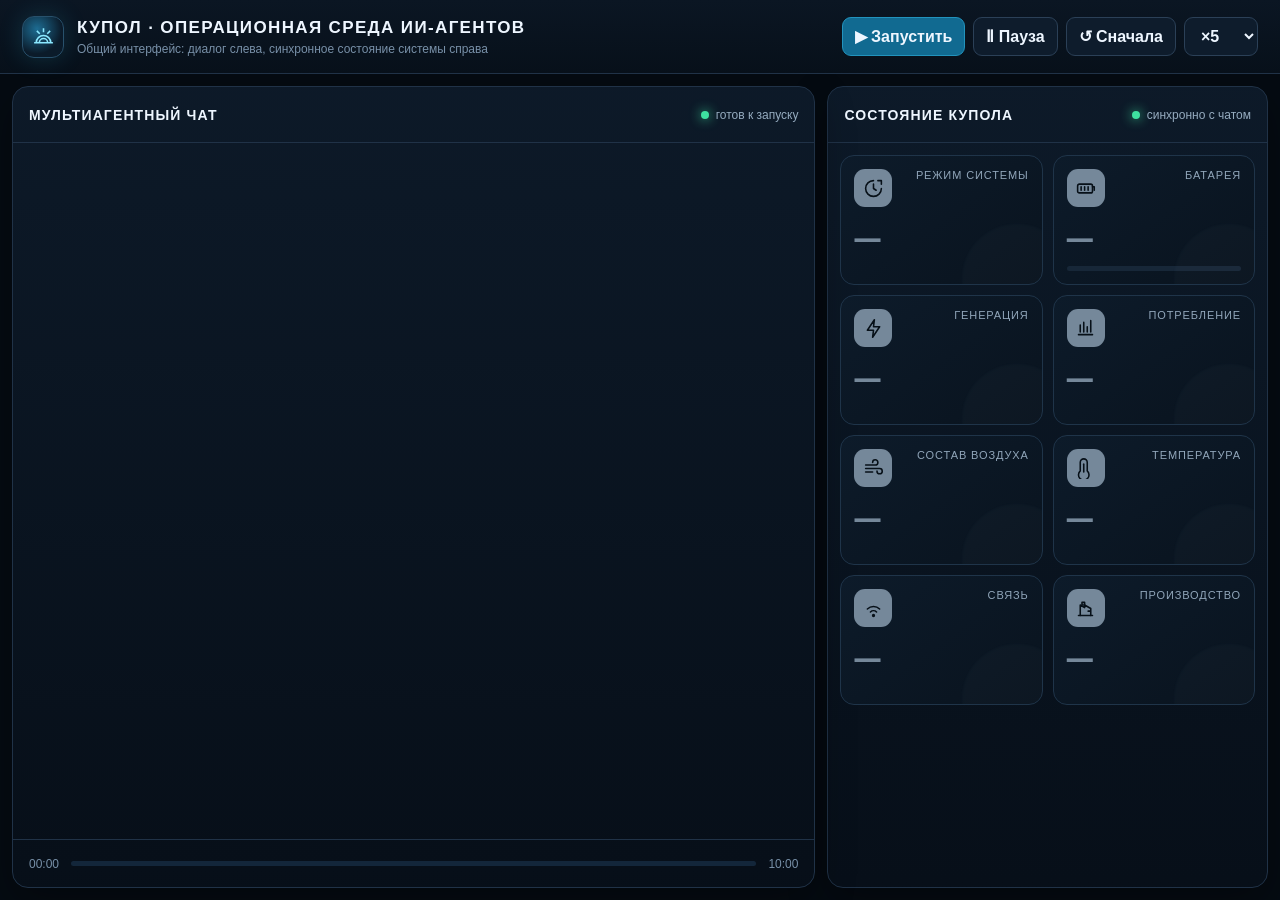
==== Server/AI_BUS/kupol_ai_chat_source/index.html @ 3baa2285 "Реализована песочница для ИИ агентов" ====
<!doctype html>
<html lang="ru">
<head>
<meta charset="utf-8"><meta name="viewport" content="width=device-width,initial-scale=1">
<title>Купол — общий интерфейс мультиагентного чата</title>
<link rel="stylesheet" href="styles.css">
</head>
<body>
<!--
====================================================================
ФАЙЛ: index.html
====================================================================

Этот файл содержит только структуру интерфейса.

Он подключает:
- styles.css — внешний вид;
- app.js — сценарий, таймер, чат и синхронное обновление параметров.

Основная структура:
1. header — верхняя панель;
2. main.stage — рабочая область;
3. section.chat-panel — чат ИИ-агентов;
4. aside.telemetry-panel — параметры купола.
====================================================================
-->

<div class="app">
<!-- Верхняя панель: название проекта и управление сценарием -->
<header class="header">
 <div class="logo">
   <div class="mark"><svg viewBox="0 0 24 24"><path d="M3 18h18M5 18a7 7 0 0 1 14 0M8 18a4 4 0 0 1 8 0M12 4v4M5.6 6.6l2.8 2.8M18.4 6.6l-2.8 2.8"/></svg></div>
   <div><h1>Купол · операционная среда ИИ-агентов</h1><p>Общий интерфейс: диалог слева, синхронное состояние системы справа</p></div>
 </div>
 <div class="controls">
   <button id="play" class="primary">▶ Запустить</button>
   <button id="pause">Ⅱ Пауза</button>
   <button id="reset">↺ Сначала</button>
   <select id="speed"><option value="1">×1</option><option value="2">×2</option><option value="5" selected>×5</option><option value="10">×10</option><option value="20">×20</option></select>
 </div>
</header>
<!--
Главная рабочая область.

На широком экране:
- слева находится чат;
- справа находятся карточки параметров.

На узком экране блоки располагаются друг под другом.
-->
<main class="stage">
 <!-- Левая панель: сообщения мультиагентной системы -->
<section class="chat-panel">
   <div class="panel-head"><h2>Мультиагентный чат</h2><div class="live"><i></i><span id="status">готов к запуску</span></div></div>
   <div class="chat" id="chat"></div>
   <button class="jump" id="jump">↓ К новым сообщениям</button>
   <div class="timeline"><span id="clock">00:00</span><div class="track"><div id="track"></div></div><span>10:00</span></div>
 </section>
 <!-- Правая панель: синхронные параметры купола -->
<aside class="telemetry-panel">
   <div class="panel-head"><h2>Состояние купола</h2><div class="live"><i></i><span>синхронно с чатом</span></div></div>
   <div class="cards" id="cards"></div>
 </aside>
</main>
</div>
<script src="app.js" defer></script>
</body></html>
---- Server/AI_BUS/kupol_ai_chat_source/styles.css ----
/*
====================================================================
ФАЙЛ: styles.css
====================================================================

Этот файл управляет только внешним видом интерфейса.

Разделы:
1. Цветовая схема.
2. Базовые стили.
3. Сетка приложения.
4. Верхняя панель.
5. Панель чата.
6. Типы сообщений.
7. Панель параметров.
8. Анимации.
9. Адаптивность.
====================================================================
*/

/*
--------------------------------------------------------------------
1. ЦВЕТОВАЯ СХЕМА
--------------------------------------------------------------------
Все основные цвета вынесены в CSS-переменные.
Меняя значения ниже, можно быстро изменить оформление всего сайта.
*/
:root{
 --bg:#050b12;--panel:#0a1420;--panel2:#0d1a29;--line:#203247;--text:#eef6ff;--muted:#7890a8;
 --cyan:#3bd4ff;--green:#3ee0a0;--amber:#ffc857;--red:#ff5d73;--violet:#a58bff;--shadow:0 14px 40px rgba(0,0,0,.32)
}
/*
--------------------------------------------------------------------
2. БАЗОВЫЙ СБРОС
--------------------------------------------------------------------
box-sizing: border-box включает границы и внутренние отступы
в итоговую ширину и высоту элемента.
*/
*{box-sizing:border-box}html,body{margin:0;height:100%;background:var(--bg);color:var(--text);font-family:Inter,Segoe UI,Arial,sans-serif}
body{overflow:hidden}button,select{font:inherit}
/*
--------------------------------------------------------------------
3. ГЛАВНАЯ СЕТКА ПРИЛОЖЕНИЯ
--------------------------------------------------------------------
Приложение занимает всю высоту окна.
Первая строка — шапка.
Вторая строка — рабочая область.
*/
.app{height:100vh;display:grid;grid-template-rows:74px minmax(0,1fr);overflow:hidden}
/*
--------------------------------------------------------------------
4. ВЕРХНЯЯ ПАНЕЛЬ
--------------------------------------------------------------------
Содержит логотип, название, кнопки и выбор скорости.
*/
.header{display:flex;justify-content:space-between;align-items:center;padding:0 22px;border-bottom:1px solid var(--line);background:linear-gradient(180deg,#0b1623,#07101a)}
.logo{display:flex;gap:13px;align-items:center}.mark{width:42px;height:42px;border-radius:12px;border:1px solid #28516c;display:grid;place-items:center;background:radial-gradient(circle at 35% 30%,#1d6c92,#0b1b2a 65%);box-shadow:0 0 24px rgba(59,212,255,.16)}
.mark svg{width:25px;fill:none;stroke:#8be8ff;stroke-width:1.5}.logo h1{font-size:17px;margin:0;letter-spacing:.08em;text-transform:uppercase}.logo p{margin:4px 0 0;color:var(--muted);font-size:12px}
.controls{display:flex;align-items:center;gap:8px}button,select{border:1px solid #2b4057;background:#0e1c2c;color:var(--text);padding:9px 12px;border-radius:9px;font-weight:750;cursor:pointer}button.primary{background:#116a91;border-color:#2293bd}
/*
--------------------------------------------------------------------
5. РАБОЧАЯ ОБЛАСТЬ
--------------------------------------------------------------------
Две колонки:
- широкая колонка для чата;
- более узкая колонка для параметров.
*/
.stage{min-height:0;display:grid;grid-template-columns:minmax(0,1.55fr) minmax(390px,.85fr);gap:12px;padding:12px;overflow:hidden}
.chat-panel,/*
--------------------------------------------------------------------
9. ПАНЕЛЬ ТЕЛЕМЕТРИИ
--------------------------------------------------------------------
Содержит заголовок и сетку карточек параметров.
*/
.telemetry-panel{min-height:0;border:1px solid var(--line);background:linear-gradient(180deg,rgba(13,26,41,.98),rgba(7,15,25,.98));border-radius:16px;box-shadow:var(--shadow);overflow:hidden}
.chat-panel{display:grid;grid-template-rows:56px minmax(0,1fr) 48px}
.panel-head{display:flex;justify-content:space-between;align-items:center;padding:0 16px;border-bottom:1px solid var(--line)}
.panel-head h2{font-size:14px;margin:0;text-transform:uppercase;letter-spacing:.08em}.live{display:flex;align-items:center;gap:7px;color:#96acc0;font-size:12px}.live i{width:8px;height:8px;border-radius:50%;background:var(--green);box-shadow:0 0 12px var(--green)}
/*
--------------------------------------------------------------------
6. ПРОКРУЧИВАЕМАЯ ОБЛАСТЬ ЧАТА
--------------------------------------------------------------------
overflow-y: auto включает ручной вертикальный скролл.
overscroll-behavior не позволяет прокрутке переходить на всю страницу.
*/
.chat{min-height:0;overflow-y:auto;padding:14px 16px 50px;scrollbar-width:thin;scrollbar-color:#355b78 #09131e;overscroll-behavior:contain}
.chat::-webkit-scrollbar{width:13px}.chat::-webkit-scrollbar-track{background:#09131e}.chat::-webkit-scrollbar-thumb{background:#355b78;border-radius:999px;border:3px solid #09131e}
/*
--------------------------------------------------------------------
7. ОДНО СООБЩЕНИЕ
--------------------------------------------------------------------
Сообщение состоит из:
- времени слева;
- текстового блока справа.
*/
.msg{display:grid;grid-template-columns:56px minmax(0,1fr);gap:10px;margin-bottom:11px;animation:rise .3s ease}@keyframes rise{from{opacity:0;transform:translateY(8px)}}
.msg-time{font:11px ui-monospace,Consolas,monospace;color:#617a92;padding-top:7px}
.bubble{padding:11px 13px;border-radius:12px;background:#0b1725;border:1px solid #1d3349}
.meta{display:flex;gap:8px;align-items:center;margin-bottom:6px;flex-wrap:wrap}.tag{font-size:9px;font-weight:900;letter-spacing:.1em;padding:4px 6px;border-radius:5px;background:#17304a;color:#9edfff;text-transform:uppercase}.agent{font-size:13px;font-weight:850}.text{font-size:14px;line-height:1.46;color:#dbe8f4}
/*
--------------------------------------------------------------------
8. ЦВЕТОВЫЕ ТИПЫ СООБЩЕНИЙ
--------------------------------------------------------------------
Тип задаётся атрибутом data-type из JavaScript.
*/
.msg[data-type="warning"] .bubble{border-color:#715b2a;background:#211c12}.msg[data-type="warning"] .tag{background:#7a5b1e;color:#fff0b8}
.msg[data-type="danger"] .bubble{border-color:#7f3040;background:#24131a}.msg[data-type="danger"] .tag{background:#8d2e42;color:white}
.msg[data-type="decision"] .bubble{border-color:#485f9d;background:#121a34}.msg[data-type="decision"] .tag{background:#405da7;color:white}
.msg[data-type="result"] .bubble{border-color:#247151;background:#0d241b}.msg[data-type="result"] .tag{background:#227a58;color:white}
.msg[data-type="system"] .bubble{border-style:dashed;color:#a7bbce}
.timeline{display:grid;grid-template-columns:auto 1fr auto;gap:12px;align-items:center;padding:0 16px;border-top:1px solid var(--line);color:var(--muted);font-size:12px}
.track{height:5px;border-radius:99px;background:#13263a;overflow:hidden}.track>div{height:100%;width:0;background:linear-gradient(90deg,var(--cyan),var(--violet));transition:width .18s linear}
.telemetry-panel{display:grid;grid-template-rows:56px minmax(0,1fr)}.cards{min-height:0;overflow:auto;padding:12px;display:grid;grid-template-columns:1fr 1fr;gap:10px;align-content:start;scrollbar-width:thin}
/*
--------------------------------------------------------------------
10. КАРТОЧКА ПАРАМЕТРА
--------------------------------------------------------------------
Каждая карточка отображает:
- иконку;
- название;
- значение;
- пояснение;
- цветовой статус.
*/
.param{position:relative;min-height:130px;border:1px solid #1f3449;background:linear-gradient(145deg,#0d1b2a,#09131e);border-radius:14px;padding:13px;overflow:hidden;transition:.28s ease}
.param::after{content:"";position:absolute;inset:auto -30px -50px auto;width:110px;height:110px;border-radius:50%;background:currentColor;opacity:.04;filter:blur(1px)}
/*
--------------------------------------------------------------------
11. АНИМАЦИЯ ОБНОВЛЕНИЯ
--------------------------------------------------------------------
Класс changed временно добавляется из JavaScript,
когда значение параметра изменилось.
*/
.param.changed{animation:pulse .55s ease}@keyframes pulse{0%{transform:scale(1)}45%{transform:scale(1.025);box-shadow:0 0 30px currentColor}100%{transform:scale(1)}}
.param.ok{color:var(--green)}.param.warn{color:var(--amber)}.param.danger{color:var(--red)}.param.muted{color:#75889a}
.param-top{display:flex;justify-content:space-between;align-items:flex-start;gap:10px}.icon{width:38px;height:38px;display:grid;place-items:center;border-radius:11px;background:currentColor}.icon svg{width:21px;height:21px;fill:none;stroke:#071018;stroke-width:1.8;stroke-linecap:round;stroke-linejoin:round}
.param-label{color:#91a6ba;font-size:11px;text-transform:uppercase;letter-spacing:.08em;text-align:right}.value{font-size:25px;font-weight:950;margin-top:18px;letter-spacing:-.02em}.sub{font-size:12px;color:#8499ad;margin-top:3px}
.meter{height:5px;border-radius:99px;background:#172738;margin-top:12px;overflow:hidden}.meter>div{height:100%;background:currentColor;width:65%;transition:width .4s ease}
.footer-note{position:absolute;left:18px;bottom:13px;color:#4e667d;font:10px ui-monospace,Consolas,monospace}
.jump{position:absolute;right:28px;bottom:68px;z-index:5;display:none;border-radius:99px;background:#153750;border-color:#357398}
.chat-panel{position:relative}
/*
--------------------------------------------------------------------
12. АДАПТИВНОСТЬ
--------------------------------------------------------------------
На планшетах чат и телеметрия располагаются друг под другом.
*/
@media(max-width:980px){body{overflow:auto}.app{height:auto;min-height:100vh}.stage{grid-template-columns:1fr;overflow:visible}.chat-panel{height:72vh}.telemetry-panel{height:auto}.cards{overflow:visible}}
@media(max-width:580px){.header{height:auto;min-height:90px;align-items:flex-start;padding:13px;gap:10px;flex-direction:column}.app{grid-template-rows:auto auto}.controls{flex-wrap:wrap}.cards{grid-template-columns:1fr}.stage{padding:7px}}
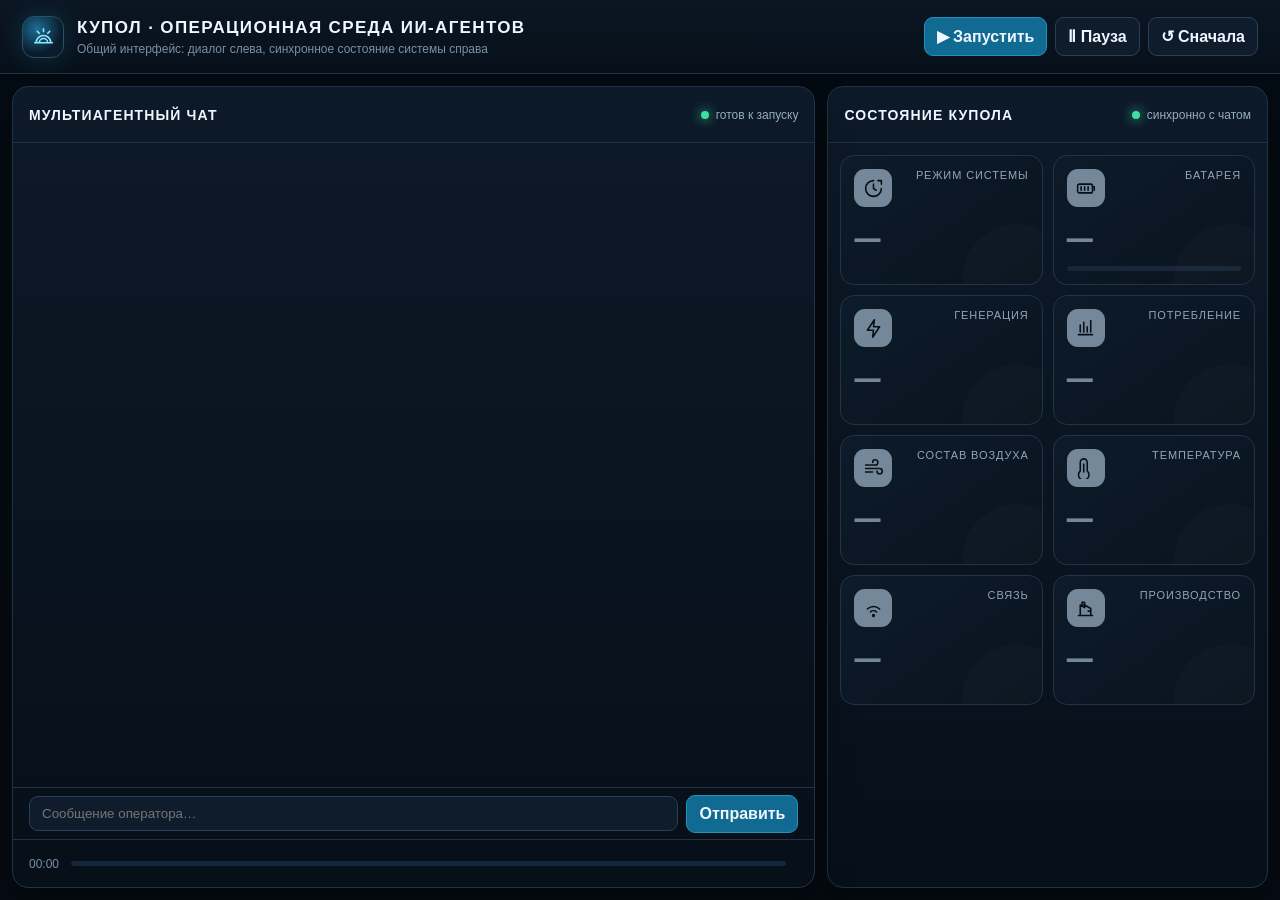
==== commit 6033e0eb: "Добавлена 2я версия ИИ-песочницы с веб интерфейсом" ====
--- a/Server/AI_BUS/kupol_ai_chat_source/index.html
+++ b/Server/AI_BUS/kupol_ai_chat_source/index.html
@@ -36,7 +36,6 @@
    <button id="play" class="primary">▶ Запустить</button>
    <button id="pause">Ⅱ Пауза</button>
    <button id="reset">↺ Сначала</button>
-   <select id="speed"><option value="1">×1</option><option value="2">×2</option><option value="5" selected>×5</option><option value="10">×10</option><option value="20">×20</option></select>
  </div>
 </header>
 <!--
@@ -54,7 +53,11 @@
    <div class="panel-head"><h2>Мультиагентный чат</h2><div class="live"><i></i><span id="status">готов к запуску</span></div></div>
    <div class="chat" id="chat"></div>
    <button class="jump" id="jump">↓ К новым сообщениям</button>
-   <div class="timeline"><span id="clock">00:00</span><div class="track"><div id="track"></div></div><span>10:00</span></div>
+   <form class="composer" id="composer">
+     <input id="operatorInput" type="text" placeholder="Сообщение оператора…" autocomplete="off">
+     <button type="submit">Отправить</button>
+   </form>
+   <div class="timeline"><span id="clock">00:00:00</span><div class="track"><div id="track"></div></div><span id="buffered"></span></div>
  </section>
  <!-- Правая панель: синхронные параметры купола -->
 <aside class="telemetry-panel">
--- a/Server/AI_BUS/kupol_ai_chat_source/styles.css
+++ b/Server/AI_BUS/kupol_ai_chat_source/styles.css
@@ -73,7 +73,7 @@
 Содержит заголовок и сетку карточек параметров.
 */
 .telemetry-panel{min-height:0;border:1px solid var(--line);background:linear-gradient(180deg,rgba(13,26,41,.98),rgba(7,15,25,.98));border-radius:16px;box-shadow:var(--shadow);overflow:hidden}
-.chat-panel{display:grid;grid-template-rows:56px minmax(0,1fr) 48px}
+.chat-panel{display:grid;grid-template-rows:56px minmax(0,1fr) 52px 48px}
 .panel-head{display:flex;justify-content:space-between;align-items:center;padding:0 16px;border-bottom:1px solid var(--line)}
 .panel-head h2{font-size:14px;margin:0;text-transform:uppercase;letter-spacing:.08em}.live{display:flex;align-items:center;gap:7px;color:#96acc0;font-size:12px}.live i{width:8px;height:8px;border-radius:50%;background:var(--green);box-shadow:0 0 12px var(--green)}
 /*
@@ -108,7 +108,12 @@
 .msg[data-type="decision"] .bubble{border-color:#485f9d;background:#121a34}.msg[data-type="decision"] .tag{background:#405da7;color:white}
 .msg[data-type="result"] .bubble{border-color:#247151;background:#0d241b}.msg[data-type="result"] .tag{background:#227a58;color:white}
 .msg[data-type="system"] .bubble{border-style:dashed;color:#a7bbce}
+.composer{display:flex;gap:8px;align-items:center;padding:0 16px;border-top:1px solid var(--line)}
+.composer input{flex:1;border:1px solid #2b4057;background:#0e1c2c;color:var(--text);padding:9px 12px;border-radius:9px}
+.composer input:focus{outline:none;border-color:var(--cyan)}
+.composer button{background:#116a91;border-color:#2293bd}
 .timeline{display:grid;grid-template-columns:auto 1fr auto;gap:12px;align-items:center;padding:0 16px;border-top:1px solid var(--line);color:var(--muted);font-size:12px}
+#buffered{font:11px ui-monospace,Consolas,monospace}
 .track{height:5px;border-radius:99px;background:#13263a;overflow:hidden}.track>div{height:100%;width:0;background:linear-gradient(90deg,var(--cyan),var(--violet));transition:width .18s linear}
 .telemetry-panel{display:grid;grid-template-rows:56px minmax(0,1fr)}.cards{min-height:0;overflow:auto;padding:12px;display:grid;grid-template-columns:1fr 1fr;gap:10px;align-content:start;scrollbar-width:thin}
 /*
